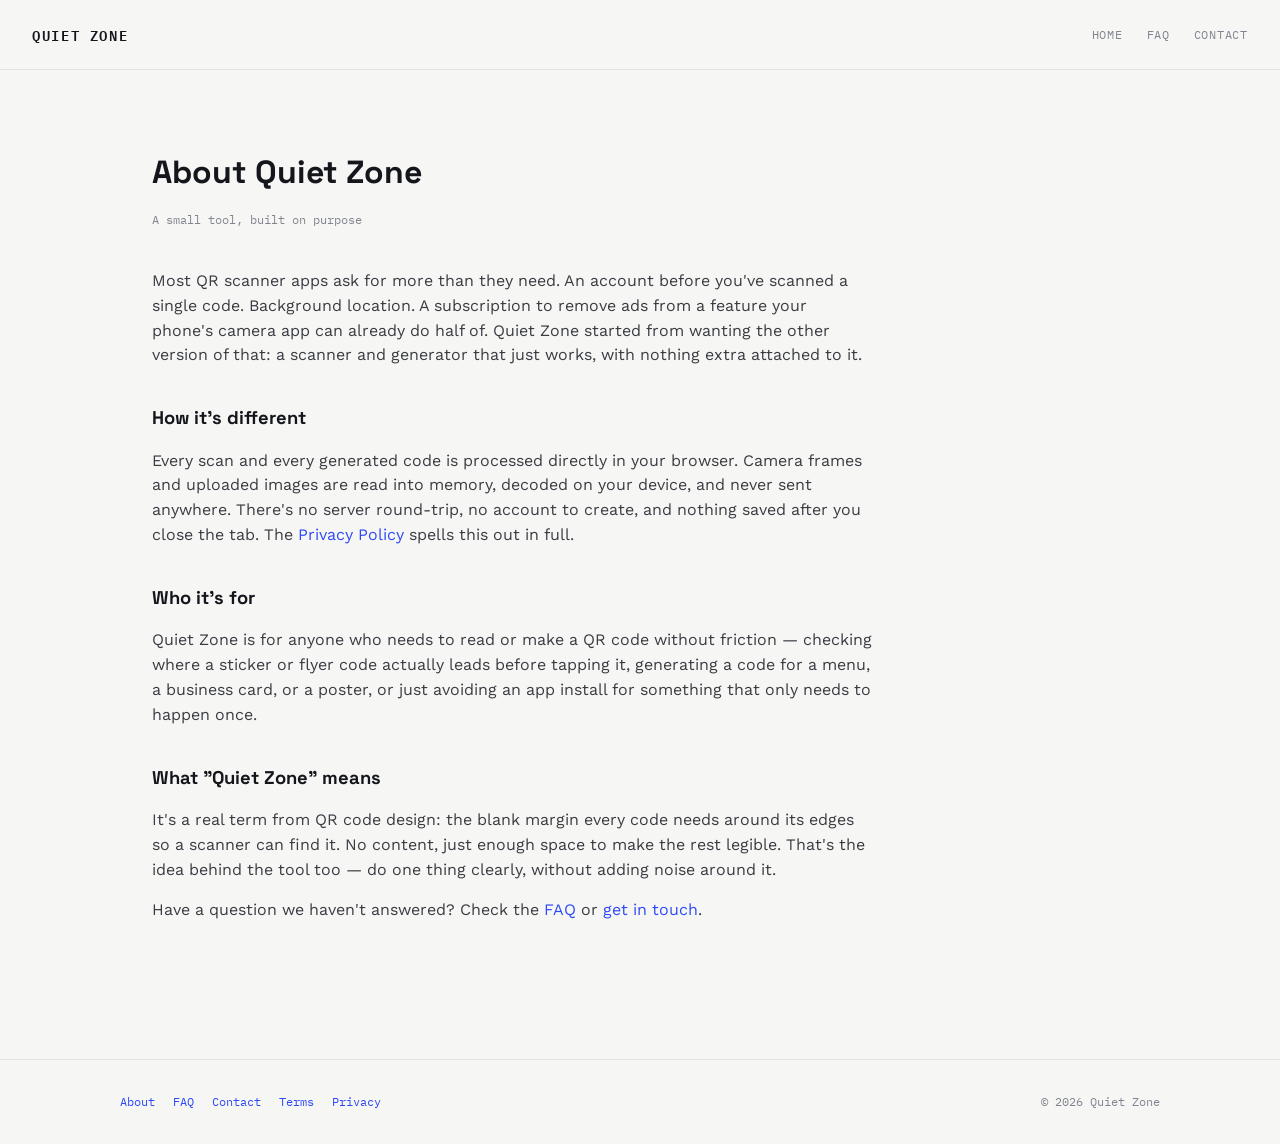
==== about.html @ dfe9bad0 "Initial Quiet Zone site" ====
<!DOCTYPE html>
<html lang="en">
<head>
<meta charset="UTF-8">
<meta name="viewport" content="width=device-width, initial-scale=1">
<title>About — Quiet Zone</title>
<meta name="description" content="Why Quiet Zone exists: a QR scanner and generator with no accounts, no tracking, and nothing sent to a server.">
<link rel="preconnect" href="https://fonts.googleapis.com">
<link href="https://fonts.googleapis.com/css2?family=Space+Grotesk:wght@500;600&family=Work+Sans:wght@400;500&family=IBM+Plex+Mono:wght@400;500;600&display=swap" rel="stylesheet">
<link rel="stylesheet" href="styles.css">
</head>
<body>

<header class="nav">
  <a href="index.html" class="wordmark">Quiet Zone</a>
  <nav class="nav-links">
    <a href="index.html">Home</a>
    <a href="faq.html">FAQ</a>
    <a href="contact.html">Contact</a>
  </nav>
</header>

<main>
  <div class="legal">
    <h1>About Quiet Zone</h1>
    <p class="updated">A small tool, built on purpose</p>

    <p>Most QR scanner apps ask for more than they need. An account before you've scanned a single code. Background location. A subscription to remove ads from a feature your phone's camera app can already do half of. Quiet Zone started from wanting the other version of that: a scanner and generator that just works, with nothing extra attached to it.</p>

    <h2>How it's different</h2>
    <p>Every scan and every generated code is processed directly in your browser. Camera frames and uploaded images are read into memory, decoded on your device, and never sent anywhere. There's no server round-trip, no account to create, and nothing saved after you close the tab. The <a href="privacy.html">Privacy Policy</a> spells this out in full.</p>

    <h2>Who it's for</h2>
    <p>Quiet Zone is for anyone who needs to read or make a QR code without friction — checking where a sticker or flyer code actually leads before tapping it, generating a code for a menu, a business card, or a poster, or just avoiding an app install for something that only needs to happen once.</p>

    <h2>What "Quiet Zone" means</h2>
    <p>It's a real term from QR code design: the blank margin every code needs around its edges so a scanner can find it. No content, just enough space to make the rest legible. That's the idea behind the tool too — do one thing clearly, without adding noise around it.</p>

    <p>Have a question we haven't answered? Check the <a href="faq.html">FAQ</a> or <a href="contact.html">get in touch</a>.</p>
  </div>
</main>

<footer>
  <div class="foot-inner">
    <nav>
      <a href="about.html">About</a>
      <a href="faq.html">FAQ</a>
      <a href="contact.html">Contact</a>
      <a href="terms.html">Terms</a>
      <a href="privacy.html">Privacy</a>
    </nav>
    <p>© 2026 Quiet Zone</p>
  </div>
</footer>

</body>
</html>
---- styles.css ----
:root {
  --paper: #F6F7F5;
  --panel: #FFFFFF;
  --ink: #14161C;
  --muted: #82858F;
  --line: #E1E3DF;
  --signal: #2F49F5;
  --success: #1F8A5F;
  --radius: 3px;
  --mono: 'IBM Plex Mono', ui-monospace, monospace;
  --display: 'Space Grotesk', sans-serif;
  --body: 'Work Sans', sans-serif;
}

* { box-sizing: border-box; }
html, body { margin: 0; padding: 0; }
body {
  background: var(--paper);
  color: var(--ink);
  font-family: var(--body);
  line-height: 1.55;
  -webkit-font-smoothing: antialiased;
}
a { color: var(--signal); text-decoration: none; }
a:hover { text-decoration: underline; }
button:focus-visible, a:focus-visible, input:focus-visible, select:focus-visible {
  outline: 2px solid var(--signal);
  outline-offset: 2px;
}

.wordmark {
  font-family: var(--mono);
  text-transform: uppercase;
  letter-spacing: .12em;
  font-weight: 600;
  font-size: .85rem;
  color: var(--ink);
}

header.nav {
  display: flex;
  justify-content: space-between;
  align-items: center;
  padding: 24px 32px;
  border-bottom: 1px solid var(--line);
}
.nav-links { display: flex; gap: 24px; font-family: var(--mono); font-size: .78rem; text-transform: uppercase; letter-spacing: .06em; }
.nav-links a { color: var(--muted); }
.nav-links a:hover { color: var(--ink); text-decoration: none; }

main { max-width: 1040px; margin: 0 auto; padding: 0 32px; }

/* Hero */
.hero {
  display: grid;
  grid-template-columns: 1.1fr .9fr;
  gap: 48px;
  align-items: center;
  padding: 64px 0 56px;
}
.hero .eyebrow {
  font-family: var(--mono);
  font-size: .75rem;
  text-transform: uppercase;
  letter-spacing: .1em;
  color: var(--signal);
  margin: 0 0 14px;
}
.hero h1 {
  font-family: var(--display);
  font-size: clamp(2.1rem, 4vw, 3.3rem);
  line-height: 1.05;
  margin: 0 0 20px;
  font-weight: 600;
}
.hero p.lead {
  color: var(--muted);
  font-size: 1.05rem;
  max-width: 440px;
  margin: 0 0 28px;
}
.hero .cta { display: inline-flex; gap: 12px; }

/* Hero QR art — built from real finder-pattern geometry, not decoration */
.qr-art {
  width: 260px;
  height: 260px;
  background: var(--panel);
  border: 1px solid var(--line);
  position: relative;
  margin: 0 auto;
  overflow: hidden;
  border-radius: var(--radius);
}
.finder { position: absolute; width: 40px; height: 40px; background: var(--ink); }
.finder::before { content: ""; position: absolute; inset: 7px; background: var(--panel); }
.finder::after { content: ""; position: absolute; inset: 14px; background: var(--ink); }
.finder.tl { top: 14px; left: 14px; }
.finder.tr { top: 14px; right: 14px; }
.finder.bl { bottom: 14px; left: 14px; }
.mod { position: absolute; width: 9px; height: 9px; background: var(--ink); opacity: .85; }
.qr-art .sweep {
  position: absolute; left: 0; right: 0; height: 2px;
  background: linear-gradient(90deg, transparent, var(--signal), transparent);
  animation: sweep 3.6s ease-in-out infinite;
}
@keyframes sweep {
  0% { top: 6%; opacity: .9; }
  50% { top: 92%; opacity: .45; }
  100% { top: 6%; opacity: .9; }
}
@media (prefers-reduced-motion: reduce) {
  .qr-art .sweep { animation: none; top: 50%; }
}

/* Tool */
.tool { padding: 8px 0 72px; }
.tabs { display: flex; gap: 2px; border-bottom: 1px solid var(--line); margin-bottom: 28px; }
.tab {
  font-family: var(--mono); text-transform: uppercase; font-size: .8rem; letter-spacing: .06em;
  padding: 12px 18px; background: none; border: none; color: var(--muted); cursor: pointer;
  border-bottom: 2px solid transparent;
}
.tab.active { color: var(--ink); border-bottom-color: var(--signal); }
.panel[hidden] { display: none; }

.viewfinder {
  position: relative; width: 100%; max-width: 420px; aspect-ratio: 1;
  background: #000; border: 1px solid var(--line); margin: 0 auto 20px;
  overflow: hidden; border-radius: var(--radius);
}
.viewfinder video, .viewfinder canvas { width: 100%; height: 100%; object-fit: cover; }
.viewfinder .corner { position: absolute; width: 28px; height: 28px; border-color: var(--signal); }
.viewfinder .corner.tl { top: 10px; left: 10px; border-top: 3px solid; border-left: 3px solid; }
.viewfinder .corner.tr { top: 10px; right: 10px; border-top: 3px solid; border-right: 3px solid; }
.viewfinder .corner.bl { bottom: 10px; left: 10px; border-bottom: 3px solid; border-left: 3px solid; }
.viewfinder .corner.br { bottom: 10px; right: 10px; border-bottom: 3px solid; border-right: 3px solid; }
.viewfinder .placeholder {
  position: absolute; inset: 0; display: flex; align-items: center; justify-content: center;
  color: #9A9DA6; font-family: var(--mono); font-size: .78rem; text-align: center; padding: 24px;
}

.controls { display: flex; gap: 12px; justify-content: center; flex-wrap: wrap; margin-bottom: 24px; }
button.primary, .upload-btn {
  font-family: var(--mono); font-size: .8rem; text-transform: uppercase; letter-spacing: .06em;
  padding: 12px 22px; border: 1px solid var(--ink); background: var(--ink); color: var(--panel);
  cursor: pointer; border-radius: var(--radius); display: inline-flex; align-items: center;
}
button.primary:hover, .upload-btn:hover { background: var(--signal); border-color: var(--signal); }
button.secondary {
  font-family: var(--mono); font-size: .8rem; text-transform: uppercase; letter-spacing: .06em;
  padding: 12px 22px; border: 1px solid var(--line); background: var(--panel); color: var(--ink);
  cursor: pointer; border-radius: var(--radius);
}
button.secondary:hover { border-color: var(--ink); }

.result { max-width: 420px; margin: 0 auto; padding: 18px 20px; background: var(--panel); border: 1px solid var(--line); border-radius: var(--radius); }
.result[hidden] { display: none; }
.result-label { font-family: var(--mono); font-size: .72rem; text-transform: uppercase; letter-spacing: .08em; color: var(--success); margin: 0 0 6px; }
#resultText { font-family: var(--mono); font-size: .9rem; word-break: break-all; margin: 0 0 14px; }
.result-actions { display: flex; gap: 10px; }

.gen-form { max-width: 420px; margin: 0 auto; display: flex; flex-direction: column; gap: 14px; }
.gen-form input[type=text] {
  font-family: var(--body); font-size: 1rem; padding: 12px 14px; border: 1px solid var(--line);
  border-radius: var(--radius); background: var(--panel);
}
.gen-options { display: flex; gap: 16px; }
.gen-options label {
  font-family: var(--mono); font-size: .72rem; text-transform: uppercase; letter-spacing: .05em;
  color: var(--muted); display: flex; flex-direction: column; gap: 6px;
}
.gen-options select { font-family: var(--body); padding: 8px; border: 1px solid var(--line); border-radius: var(--radius); }
#qrOutput {
  display: flex; justify-content: center; padding: 20px; background: var(--panel);
  border: 1px solid var(--line); border-radius: var(--radius); min-height: 80px; align-items: center;
}
#qrOutput:empty::before { content: "Your code will appear here"; font-family: var(--mono); font-size: .78rem; color: var(--muted); }

footer { border-top: 1px solid var(--line); padding: 32px; margin-top: 40px; }
footer .foot-inner { max-width: 1040px; margin: 0 auto; display: flex; justify-content: space-between; align-items: center; flex-wrap: wrap; gap: 12px; }
footer nav { display: flex; gap: 18px; font-family: var(--mono); font-size: .78rem; }
footer p { color: var(--muted); font-size: .78rem; margin: 0; font-family: var(--mono); }

/* Legal pages */
.legal { padding: 56px 0 80px; max-width: 720px; }
.legal h1 { font-family: var(--display); font-size: 2rem; margin-bottom: 6px; }
.legal .updated { font-family: var(--mono); font-size: .78rem; color: var(--muted); margin-bottom: 40px; }
.legal h2 { font-family: var(--display); font-size: 1.15rem; margin-top: 36px; }
.legal p, .legal li { color: #3a3c42; }
.legal ul { padding-left: 20px; }

/* FAQ accordion */
.faq-item { border-bottom: 1px solid var(--line); padding: 18px 0; }
.faq-item summary {
  cursor: pointer; font-family: var(--display); font-weight: 600; font-size: 1.02rem;
  color: var(--ink); list-style: none; display: flex; align-items: center; justify-content: space-between; gap: 16px;
}
.faq-item summary::-webkit-details-marker { display: none; }
.faq-item summary::after {
  content: "+"; font-family: var(--mono); font-size: 1.1rem; color: var(--signal); flex-shrink: 0;
}
.faq-item[open] summary::after { content: "–"; }
.faq-item p { margin: 12px 0 0; color: #3a3c42; }

/* Contact page */
.contact-card {
  max-width: 480px; padding: 28px; background: var(--panel); border: 1px solid var(--line);
  border-radius: var(--radius); margin: 28px 0;
}
.contact-card p.kind { font-family: var(--mono); font-size: .72rem; text-transform: uppercase; letter-spacing: .06em; color: var(--muted); margin: 0 0 6px; }
.mail-btn {
  display: inline-flex; align-items: center; font-family: var(--mono); font-size: .85rem;
  padding: 12px 20px; background: var(--ink); color: var(--panel); border-radius: var(--radius);
  margin-top: 8px;
}
.mail-btn:hover { background: var(--signal); text-decoration: none; }

@media (max-width: 760px) {
  .hero { grid-template-columns: 1fr; padding-top: 40px; }
  .qr-art { order: -1; width: 200px; height: 200px; }
  header.nav { padding: 20px; }
  main { padding: 0 20px; }
}
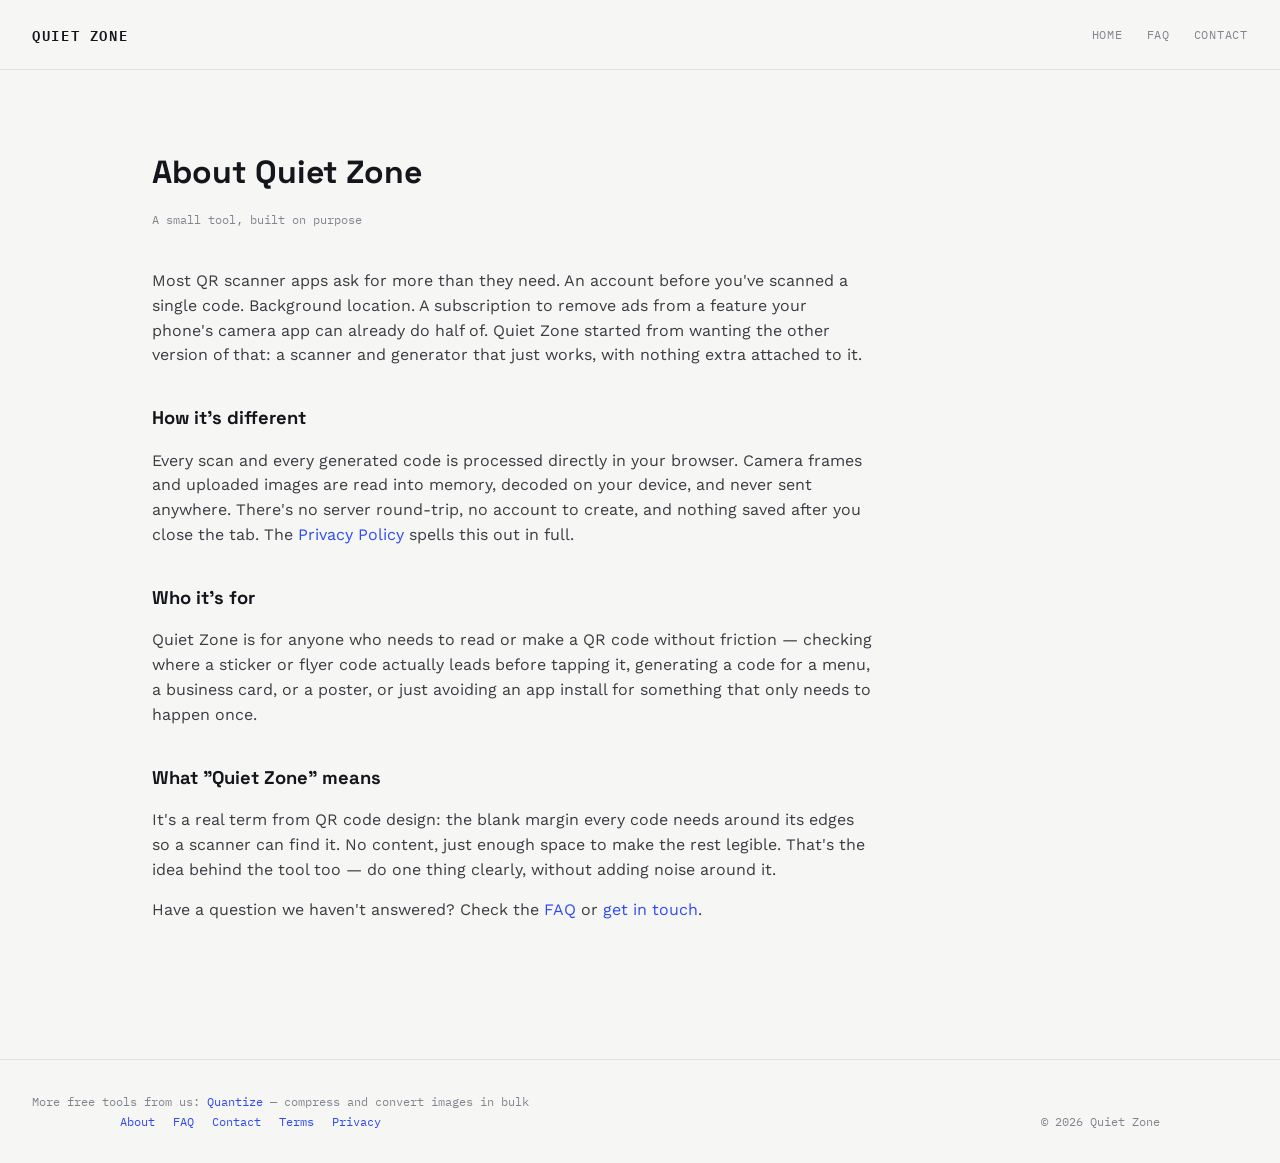
==== commit caa6f9b8: "Add OG/canonical/network-link to terms.html" ====
--- a/about.html
+++ b/about.html
@@ -5,6 +5,13 @@
 <meta name="viewport" content="width=device-width, initial-scale=1">
 <title>About — Quiet Zone</title>
 <meta name="description" content="Why Quiet Zone exists: a QR scanner and generator with no accounts, no tracking, and nothing sent to a server.">
+<meta property="og:type" content="website">
+<meta property="og:url" content="https://usequietzone.com/about.html">
+<meta property="og:title" content="About — Quiet Zone">
+<meta property="og:description" content="Why Quiet Zone exists: a QR scanner and generator with no accounts, no tracking, and nothing sent to a server.">
+<meta property="og:image" content="https://usequietzone.com/quietzone-og.png">
+<meta name="twitter:card" content="summary_large_image">
+<link rel="canonical" href="https://usequietzone.com/about.html">
 <link rel="preconnect" href="https://fonts.googleapis.com">
 <link href="https://fonts.googleapis.com/css2?family=Space+Grotesk:wght@500;600&family=Work+Sans:wght@400;500&family=IBM+Plex+Mono:wght@400;500;600&display=swap" rel="stylesheet">
 <link rel="stylesheet" href="styles.css">
@@ -41,6 +48,7 @@
 </main>
 
 <footer>
+<p class="network-links">More free tools from us: <a href="https://quantizeapp.com">Quantize</a> — compress and convert images in bulk</p>
   <div class="foot-inner">
     <nav>
       <a href="about.html">About</a>
--- a/styles.css
+++ b/styles.css
@@ -147,12 +147,12 @@
   cursor: pointer; border-radius: var(--radius); display: inline-flex; align-items: center;
 }
 button.primary:hover, .upload-btn:hover { background: var(--signal); border-color: var(--signal); }
-button.secondary {
+button.secondary, a.secondary {
   font-family: var(--mono); font-size: .8rem; text-transform: uppercase; letter-spacing: .06em;
   padding: 12px 22px; border: 1px solid var(--line); background: var(--panel); color: var(--ink);
   cursor: pointer; border-radius: var(--radius);
 }
-button.secondary:hover { border-color: var(--ink); }
+button.secondary:hover, a.secondary:hover { border-color: var(--ink); }
 
 .result { max-width: 420px; margin: 0 auto; padding: 18px 20px; background: var(--panel); border: 1px solid var(--line); border-radius: var(--radius); }
 .result[hidden] { display: none; }
